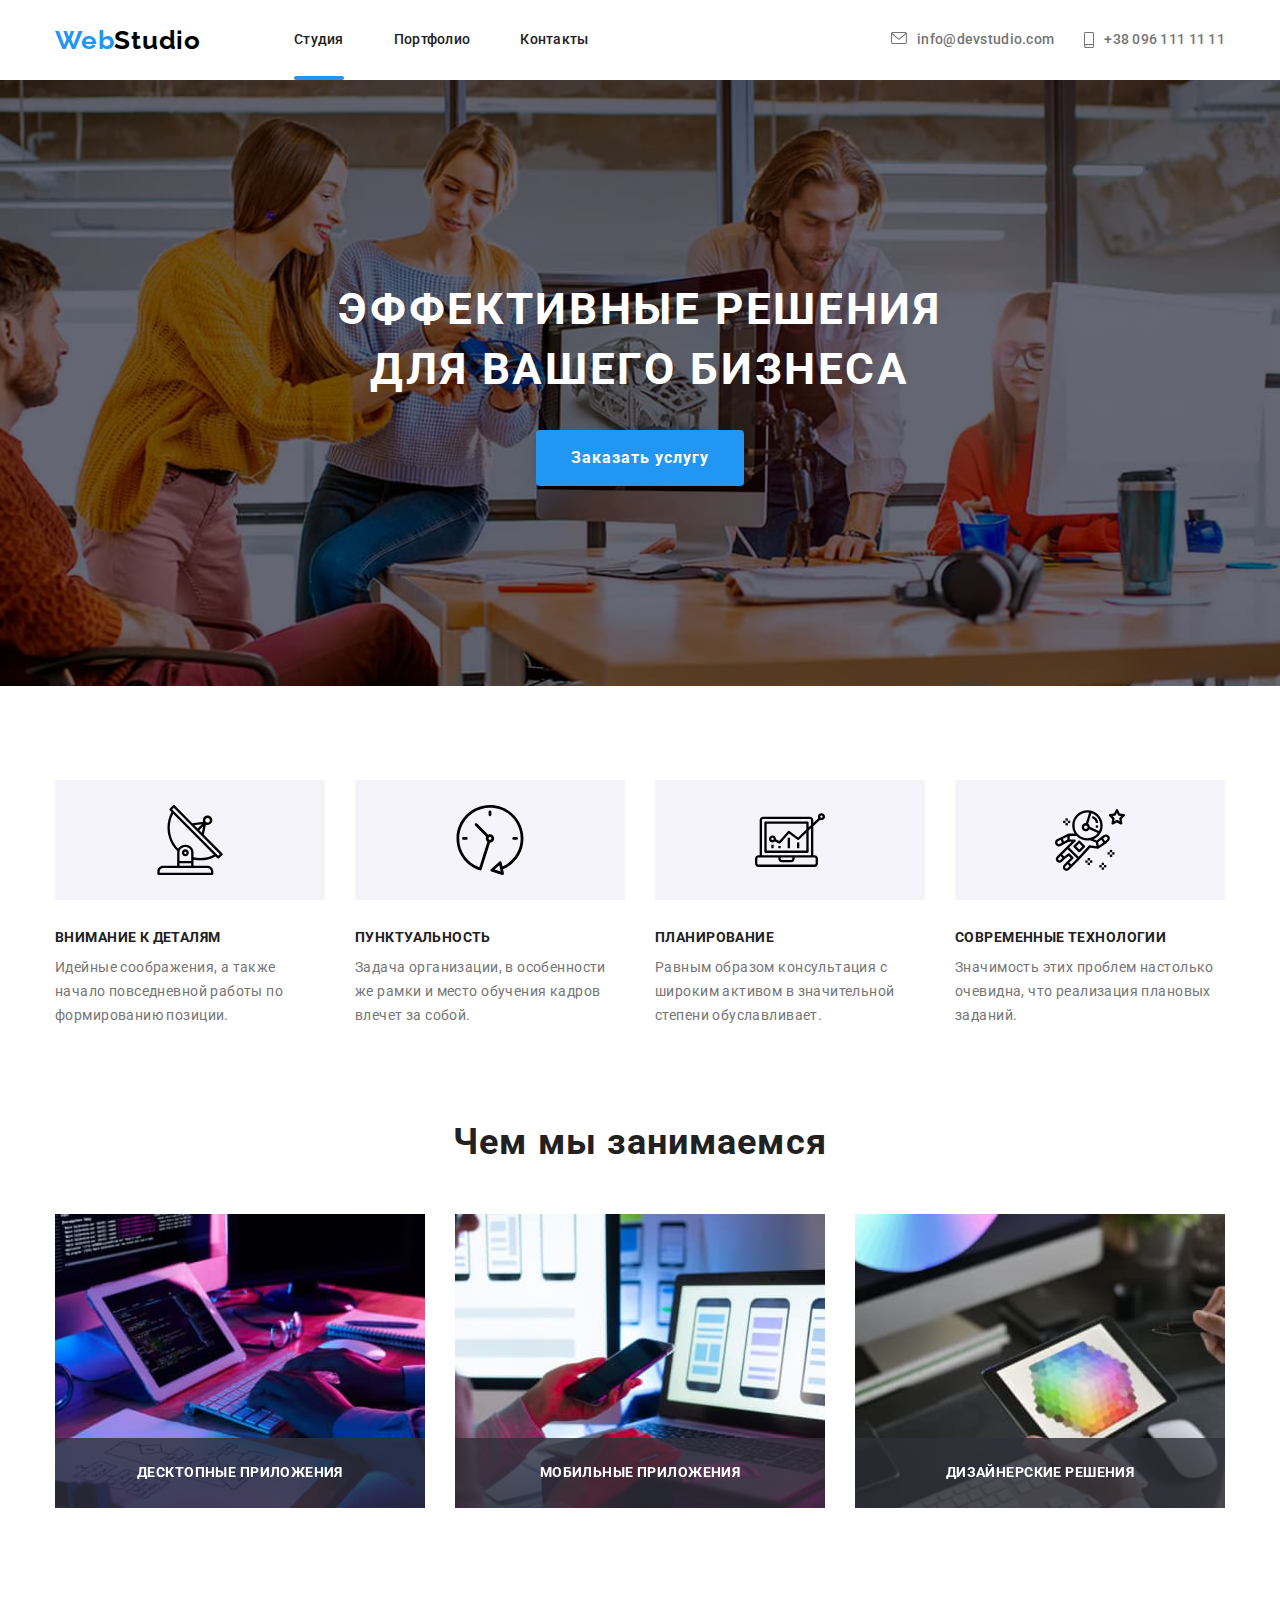
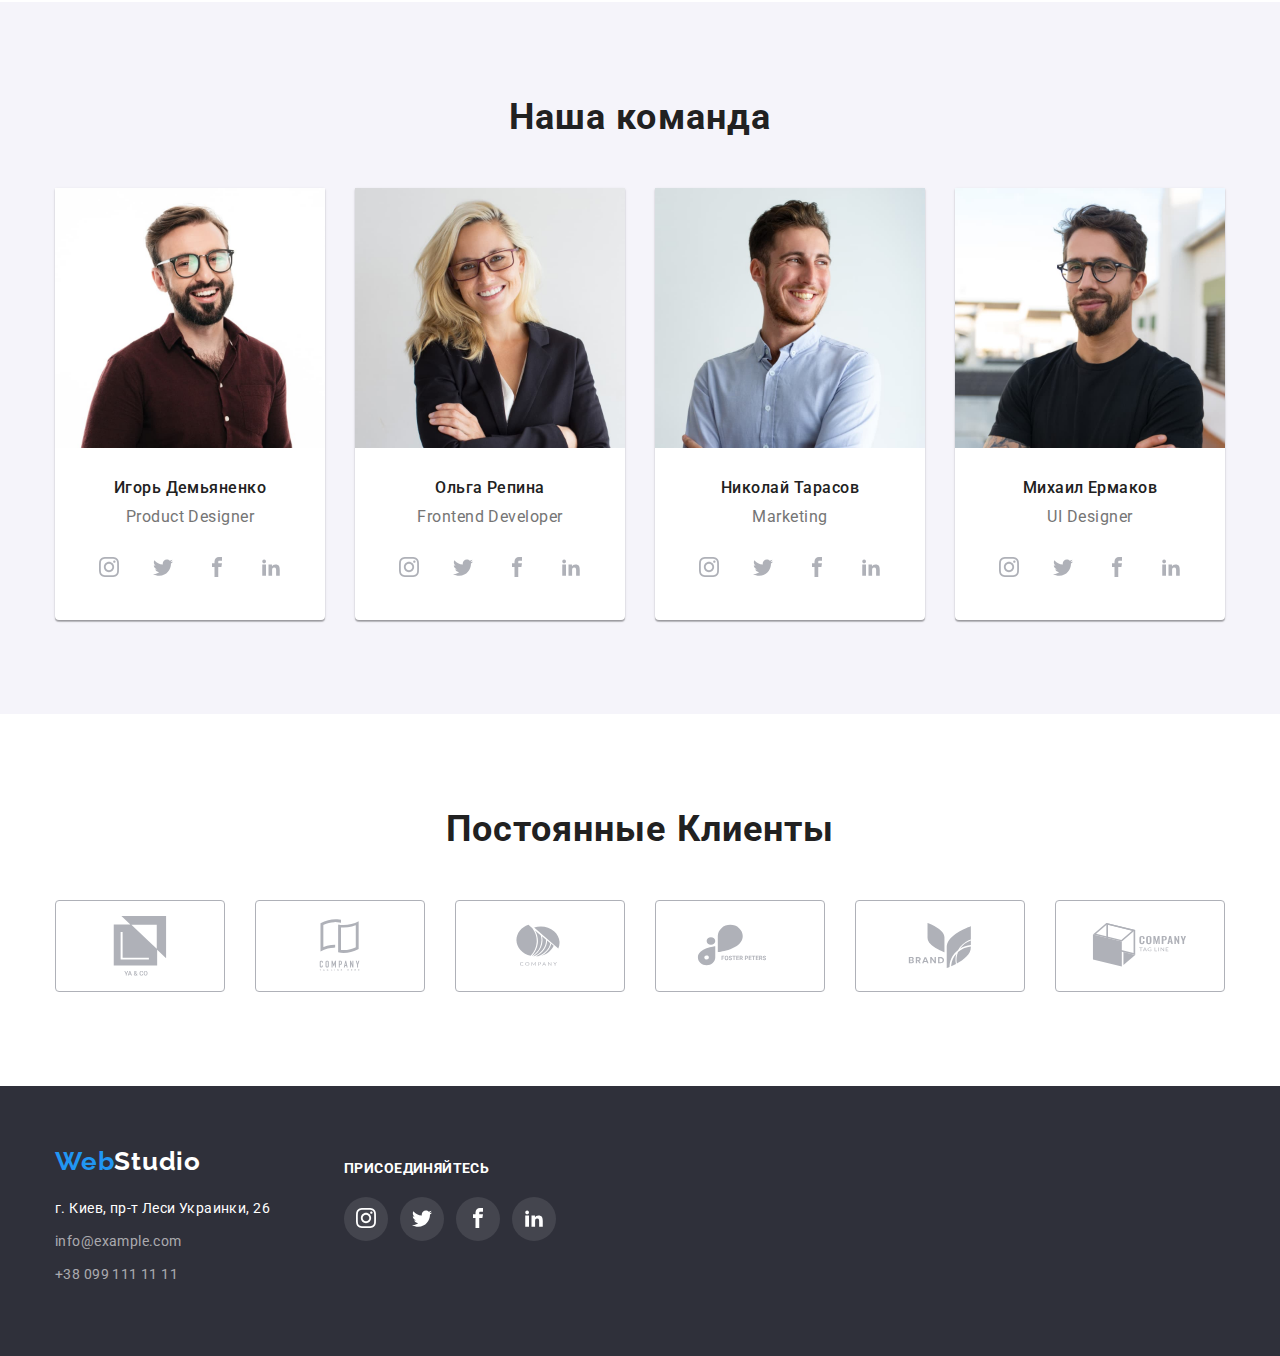
==== index.html @ 7aec96bd "дз" ====
<!DOCTYPE html>
<html lang="ru">
<head>
    <meta charset="UTF-8">
    <meta http-equiv="X-UA-Compatible" content="IE=edge">
    <meta name="viewport" content="width=device-width, initial-scale=1.0">
    <title>Студия</title>
<link rel="preconnect" href="https://fonts.googleapis.com">
<link rel="preconnect" href="https://fonts.gstatic.com" crossorigin>
<link href="https://fonts.googleapis.com/css2?family=Raleway:wght@700&family=Roboto:wght@400;500;700;900&display=swap"
    rel="stylesheet">
<link rel="stylesheet" href="https://cdnjs.cloudflare.com/ajax/libs/modern-normalize/1.1.0/modern-normalize.min.css">
    <link rel="stylesheet" href="css/styles.css">
</head>
<body>
    <header>
        <!--верхняя строка-->
        <div class="container main-nav">
            <a href=""class="logo link"><span class="logo-one">Web</span><span class="logo-two">Studio</span></a>
       <nav>
           <ul class="site-nav list">
            <li class="item">
                <a class="link-pr current" href ="index.html">Студия</a>
            </li>
            <li class="item">
                <a class="link-pr" href="portfolio.html">Портфолио</a>
            </li>
            <li class="item">
                <a class="link-pr" href=""> Контакты</a>
            </li>
        </ul>
       </nav>
            <div class="contact-line">
                <a class="contact item link " href="mailto:info@devstudio.com">
                    <svg class="icon-email" >
                        <use class="" href="./images/sprite.svg#icon-envelope" width="16" height="12"></use>
                    </svg>info@devstudio.com
                </a>
                <a class="contact link " href="tel:+380961111111">
                    <svg class="icon-tel">
                    <use class="" href="./images/sprite.svg#icon-smartphone" width="10" height="16"></use>
                    </svg> +38 096 111 11 11
                </a>
            </div>
    </header>
    <main>
        <section class="servis">
            <!--Шапка-->
            <h1 class="servis-text">Эффективные решения<br> для вашего бизнеса</h1>
            <button class="servis-button" data-modal-open type="button">Заказать услугу</button>
            <div class="backdrop is-hidden" data-modal>
                <div class="modal">
                    <p>
            
                    </p>
                    <div class="btn-sector"></div>
                    <button class="btn-modal" data-modal-close>
                        <svg class="btn-modal-icon">
                            <use href="./images/sprite.svg#icon-close" width="11" height="11">
                            </use>
                        </svg>
                    </button>
                    </div>
                </div>
            
            </div>
        </section>
        <section class="feature">
            <!--Особенности-->
            <div class="container">
                <ul class="peculiarities list">
                    <li class="icon-item">
                      <div class="icon-sector">
                        <svg class="icon link">
                            <use href="./images/sprite.svg#icon-antenna-1" width="70" height="70"></use>
                        </svg>
                       </div>

                        <h3 class="peculiarities-titl">Внимание к деталям</h3>
                        <p class="peculiarities-text">Идейные соображения, а также начало повседневной работы по формированию позиции.</p>
                    </li>
                    <li class="icon-item">
                        <div class="icon-sector">
                            <svg class="icon link">
                                <use href="./images/sprite.svg#icon-clock-1" width="70" height="70"></use>
                            </svg>
                        </div>
                        
                        <h3 class="peculiarities-titl">Пунктуальность</h3>
                        <p class="peculiarities-text">Задача организации, в особенности же рамки и место обучения кадров влечет за собой.</p>
                    </li>
                    <li class="icon-item">
                        <div class="icon-sector">
                            <svg class="icon link">
                                <use href="./images/sprite.svg#icon-diagram-1" width="70" height="70"></use>
                            </svg>
                        </div>
                        <h3 class="peculiarities-titl">Планирование</h3>
                        <p class="peculiarities-text">Равным образом консультация с широким активом в значительной степени обуславливает.</p>
                    </li>
                    <li class="icon-item">
                        <div class="icon-sector">
                            <svg class="icon link">
                                <use href="./images/sprite.svg#icon-astronaut-1" width="70" height="70"></use>
                            </svg>
                        </div>
                        <h3 class="peculiarities-titl">Современные технологии</h3>
                        <p class="peculiarities-text">Значимость этих проблем настолько очевидна, что реализация плановых заданий.</p>
                    </li>
                </ul>
            </div>
        </section>
        <section>
                <!--Чем мы занимаемся-->
                <h2 class="headlines container">Чем мы занимаемся</h2>
                <div  class="img-section">
                    <ul class="main-img container list">
                        <li class="item">
                            <div class="images-sector">
                                <img src="images/img1.jpg" alt="програмирование" width="370" height="294" />
                                <p class="images-sector-text">Десктопные приложения</p>
                            </div>
                        </li>
                        <li class="item">
                            <div class="images-sector">
                                <img src="images/img2.jpg" alt="мобильное адаптирование" width="370" height="294" />
                                <p class="images-sector-text">Мобильные приложения</p>
                            </div>
                        </li>
                        <li class="item">
                            <div class="images-sector">
                                <img src="images/img3.jpg" alt="web-дизайн" width="370" height="294" />
                                <p class="images-sector-text">Дизайнерские решения</p>
                            </div>
                        </li>
                    </ul>
                </div>
        </section>
        <section class="bacground-section">
            <!--Наша команда-->
                <div class="container">
                    <h2 class="headlines">Наша команда</h2>
                        <ul class="team-main-img list">
                            <li class="item">
                                <img src="images/card1.jpg"alt="Игорь Демьяненко"width="270" height="260">
                                <div class="team-groop">
                                    <h3 class="team-titl">Игорь Демьяненко</h3>
                                    <p class="team-text">Product Designer</p>
                                    <div class="social-list">
                                        <ul class="social-list list">
                                            <li class="social-list-item">
                                                <a class="social-list-link" href="">
                                                    <svg class="social-list-icon">
                                                        <use href="./images/sprite.svg#icon-instagram" width="20" height="20"></use>
                                                    </svg>
                                                </a>
                                            </li>
                                            <li class="social-list-item">
                                                <a class="social-list-link" href="">
                                                    <svg class="social-list-icon">
                                                        <use href="./images/sprite.svg#icon-twitter" width="20" height="20"></use>
                                                    </svg>
                                                </a>
                                            </li>
                                            <li class="social-list-item">
                                                <a class="social-list-link" href="">
                                                    <svg class="social-list-icon">
                                                        <use href="./images/sprite.svg#icon-facebook"width="20" height="20"></use>
                                                    </svg>
                                                </a>
                                            </li>
                                            <li class="social-list-item">
                                                <a class="social-list-link" href="">
                                                    <svg class="social-list-icon">
                                                        <use href="./images/sprite.svg#icon-linkedin" width="20" height="20"></use>
                                                    </svg>
                                                </a>
                                            </li>
                                        </ul>
                                    </div>
                                </div>
                            </li>
                            <li class="item">     
                                <img src="images/card2.jpg"alt="Ольга Репина" width="270" height="260">
                                <div class="team-groop">
                                    <h3 class="team-titl">Ольга Репина</h3>
                                    <p class="team-text">Frontend Developer</p>
                                    <div class="social-list">
                                        <ul class="social-list list">
                                            <li class="social-list-item">
                                                <a class="social-list-link" href="">
                                                    <svg class="social-list-icon">
                                                        <use href="./images/sprite.svg#icon-instagram" width="20" height="20"></use>
                                                    </svg>
                                                </a>
                                            </li>
                                            <li class="social-list-item">
                                                <a class="social-list-link" href="">
                                                    <svg class="social-list-icon">
                                                        <use href="./images/sprite.svg#icon-twitter" width="20" height="20"></use>
                                                    </svg>
                                                </a>
                                            </li>
                                            <li class="social-list-item">
                                                <a class="social-list-link" href="">
                                                    <svg class="social-list-icon">
                                                        <use href="./images/sprite.svg#icon-facebook" width="20" height="20"></use>
                                                    </svg>
                                                </a>
                                            </li>
                                            <li class="social-list-item">
                                                <a class="social-list-link" href="">
                                                    <svg class="social-list-icon">
                                                        <use href="./images/sprite.svg#icon-linkedin" width="20" height="20"></use>
                                                    </svg>
                                                </a>
                                            </li>
                                        </ul>
                                    </div>
                                </div>
                            </li>
                            <li class="item">            
                                <img src="images/card3.jpg" alt="Николай Тарасов" width="270" height="260">
                                <div class="team-groop">
                                    <h3 class="team-titl">Николай Тарасов</h3>
                                    <p class="team-text">Marketing</p>
                                    <div class="social-list">
                                        <ul class="social-list list">
                                            <li class="social-list-item">
                                                <a class="social-list-link" href="">
                                                    <svg class="social-list-icon">
                                                        <use href="./images/sprite.svg#icon-instagram" width="20" height="20"></use>
                                                    </svg>
                                                </a>
                                            </li>
                                            <li class="social-list-item">
                                                <a class="social-list-link" href="">
                                                    <svg class="social-list-icon">
                                                        <use href="./images/sprite.svg#icon-twitter" width="20" height="20"></use>
                                                    </svg>
                                                </a>
                                            </li>
                                            <li class="social-list-item">
                                                <a class="social-list-link" href="">
                                                    <svg class="social-list-icon">
                                                        <use href="./images/sprite.svg#icon-facebook" width="20" height="20"></use>
                                                    </svg>
                                                </a>
                                            </li>
                                            <li class="social-list-item">
                                                <a class="social-list-link" href="">
                                                    <svg class="social-list-icon">
                                                        <use href="./images/sprite.svg#icon-linkedin" width="20" height="20"></use>
                                                    </svg>
                                                </a>
                                            </li>
                                        </ul>
                                    </div>
                                </div>
                            </li>
                            <li class="item">
                                <img src="images/card4.jpg"alt="Михаил Ермаков"width="270" height="260">
                                <div class="team-groop">
                                    <h3 class="team-titl">Михаил Ермаков</h3>
                                    <p class="team-text">UI Designer</p>
                                    <div class="social-list">
                                        <ul class="social-list list">
                                            <li class="social-list-item">
                                                <a class="social-list-link" href="">
                                                    <svg class="social-list-icon">
                                                        <use href="./images/sprite.svg#icon-instagram" width="20" height="20"></use>
                                                    </svg>
                                                </a>
                                            </li>
                                            <li class="social-list-item">
                                                <a class="social-list-link" href="">
                                                    <svg class="social-list-icon">
                                                        <use href="./images/sprite.svg#icon-twitter" width="20" height="20"></use>
                                                    </svg>
                                                </a>
                                            </li>
                                            <li class="social-list-item">
                                                <a class="social-list-link" href="">
                                                    <svg class="social-list-icon">
                                                        <use href="./images/sprite.svg#icon-facebook" width="20" height="20"></use>
                                                    </svg>
                                                </a>
                                            </li>
                                            <li class="social-list-item">
                                                <a class="social-list-link" href="">
                                                    <svg class="social-list-icon">
                                                        <use href="./images/sprite.svg#icon-linkedin" width="20" height="20"></use>
                                                    </svg>
                                                </a>
                                            </li>
                                        </ul>
                                    </div>
                                </div>
                            </li>
                            </ul>
                </div>
        </section>
        <section>
            <!-- Clients -->
        <div class="container">
            <h2 class="headlines ">Постоянные Клиенты</h2>
                <ul class="company list">
                    
                    <li class="company-item">
                        <div class="company-sector">
                        <a class="company-list-link" href="">
                            <svg class="company-icon">
                                <use href="./images/sprite.svg#icon-company-1" width="106" height="60">
                    
                                </use>
                            </svg>
                        </a>
                        </div>
                    </li>
                    
                    <li class="company-item">
                        <a class="company-list-link" href="">
                            <svg class="company-icon">
                                <use href="./images/sprite.svg#icon-company-2" width="106" height="60">
                    
                                </use>
                            </svg>
                        </a>
                    </li>
                    <li class="company-item">
                        <a class="company-list-link" href="">
                            <svg class="company-icon">
                                <use  href="./images/sprite.svg#icon-company-3" width="106" height="60">
                    
                                </use>
                            </svg>
                        </a>
                    </li>
                    <li class="company-item">
                        <a class="company-list-link" href="">
                            <svg class="company-icon">
                                <use  href="./images/sprite.svg#icon-company-4" width="106" height="60">
                    
                                </use>
                            </svg>
                        </a>
                    </li>
                    <li class="company-item">
                        <a class="company-list-link" href="">
                            <svg class="company-icon">
                                <use href="./images/sprite.svg#icon-company-5" width="106" height="60">
                    
                                </use>
                            </svg>
                        </a>
                    </li>
                    <li class="company-item">
                        <a class="company-list-link" href="">
                            <svg class="company-icon">
                                <use href="./images/sprite.svg#icon-company-6" width="106" height="60">

                                </use>
                            </svg>
                        </a>
                    </li>
                </ul>
            </div>
        </section>
    </main>
    <footer >
        <div class="footer container">
            <div class="footer-item">
                    <!--Подвал-->
                <a href="" class="logo link"><span class="logo-one">Web</span><span class="logo-two-footer">Studio</span></a>
                <address>
                    <p class="addres">г. Киев, пр-т Леси Украинки, 26</p>
                    <a class="address-contact link" href="mailto:info@example.com">info@example.com</a>
                    <a class="address-contact link" href="tel:+380991111111">+38 099 111 11 11</a>
                 </address>
            </div>
    
            <div class="footer-item ">
                <h2 class="footer-title">Присоединяйтесь</h3>
                <ul class="footer-social list">
                    <li class="footer-social-list-item">
                        <a class="footer-social-list-link" href="">
                            <svg class="footer-social-list-icon">
                                <use href="./images/sprite.svg#icon-instagram" width="20" height="20">

                                </use>
                            </svg>
                        </a>
                    </li>
                    <li class="footer-social-list-item">
                        <a class="footer-social-list-link"href="">
                            <svg class="footer-social-list-icon">
                                <use href="./images/sprite.svg#icon-twitter" width="20" height="20">
                    
                                </use>
                            </svg>
                        </a>
                    </li>
                    <li class="footer-social-list-item">
                        <a class="footer-social-list-link" href="">
                            <svg class="footer-social-list-icon">
                                <use href="./images/sprite.svg#icon-facebook" width="20" height="20">
                    
                                </use>
                            </svg>
                        </a>
                    </li>
                    <li class="footer-social-list-item">
                        <a class="footer-social-list-link" href="">
                            <svg class="footer-social-list-icon">
                                <use class="" href="./images/sprite.svg#icon-linkedin" width="20" height="20">
                    
                                </use>
                            </svg>
                        </a>
                    </li>
                </ul>
            </div>
    </div>
    </footer>
    <script src="./js/modal.js"></script>
</body>
</html>
---- css/styles.css ----
:root {
  --primary-font-family: "Roboto", sans-serif;
  --secondary-font-family: "Raleway", sans-serif;
  --color-text: #000000;
  --background-color: #ffffff;
  --second-background: #2f303a;
  --focus-color: #2196f3;
  --secondary-color: #757575;
  --color-title: #212121;
}
h1,
h2,
h3,
h4,
h5,
h6,
p {
  margin-top: 0;
  margin-bottom: 0;
}
ul,
ol {
  margin-top: 0;
  margin-bottom: 0;
  padding-left: 0;
}
img {
  display: block;
}
.container {
  width: 1200px;
  padding-left: 15px;
  padding-right: 15px;
  margin-left: auto;
  margin-right: auto;
}
section {
  padding-top: 94px;
  padding-bottom: 94px;
}
.list {
  color: var(--color-text);
  list-style-type: none;
}
.link {
  text-decoration: none;
}
body {
  background-color: var(--background-color);
  color: var(--color-text);
  font-family: var(--primary-font-family);
}
.main-nav {
  display: flex;
  align-items: center;
}
/* .link-pr::after {
  content: "";
  display: block;
  width: 100%;
  height: 3px;
  border-radius: 2px;
  background-color: blueviolet; */

.logo {
  font-family: var(--secondary-font-family);
  font-style: normal;
  font-weight: bold;
  font-size: 26px;
  line-height: 1.19;
  /* identical to box height */
  letter-spacing: 0.03em;
}
.logo-one {
  color: #2196f3;
}
.logo-two {
  color: var(--color-text);
}
.logo-two-footer {
  color: #ffffff;
}
/*site nab */
.site-nav .current::after {
  content: "";
  position: absolute;
  bottom: 0;
  left: 0;

  display: block;
  width: 100%;
  height: 4px;
  border-radius: 2px;
  background-color: #2196f3;
}
.site-nav {
  display: flex;

  margin-left: 93px;
}
.site-nav .item:not(:last-child) {
  margin-right: 50px;
}
.site-nav a {
  color: #212121;
  font-family: var(--primary-font-family);
  font-style: normal;
  font-weight: 500;
  font-size: 14px;
  line-height: 1.14;
  letter-spacing: 0.02em;
  position: relative;
  text-decoration: none;

  transition: color 250ms cubic-bezier(0.4, 0, 0.2, 1);
}
.site-nav a:hover,
.site-nav a:focus {
  color: var(--focus-color);
}
.link-pr {
  display: block;
  padding-top: 32px;
  padding-bottom: 32px;
}
.border {
  border: 1px solid #ececec;
}
.contact {
  display: flex;
  font-family: var(--primary-font-family);
  font-style: normal;
  font-weight: 500;
  font-size: 14px;
  line-height: 1.14;
  letter-spacing: 0.02em;

  color: var(--secondary-color);

  transition: color 250ms cubic-bezier(0.4, 0, 0.2, 1);
}
.contact.item:not(:last-child) {
  margin-right: 30px;
}
.contact:hover,
.contact:focus {
  color: var(--focus-color);
}
.contact:hover .icon-email,
.contact:focus .icon-email {
  fill: var(--focus-color);
}
.contact:hover .icon-tel,
.contact:focus .icon-tel {
  fill: var(--focus-color);
}
.contact-line {
  display: flex;
  margin-left: auto;
}
.icon-email {
  display: block;
  width: 16px;
  height: 12px;
  margin-right: 10px;
  fill: var(--secondary-color);
}
.icon-tel {
  display: block;
  width: 10px;
  height: 16px;
  margin-right: 10px;
  fill: var(--secondary-color);
}
/*service*/
.servis {
  background-color: var(--second-background);
  text-align: center;

  padding-bottom: 200px;
  padding-top: 200px;

  background-image: linear-gradient(
      to top,
      rgba(0, 0, 0, 0.25),
      rgba(0, 0, 0, 0.25)
    ),
    url(../images/bcg.jpg);

  background-repeat: no-repeat;
  background-position: center;
  background-size: cover;
}
.servis-text {
  font-family: var(--primary-font-family);
  font-style: normal;
  font-weight: 900px;
  font-size: 44px;
  line-height: 1.36;
  letter-spacing: 0.06em;
  text-transform: uppercase;

  color: #ffffff;
  display: flex;
  flex-flow: column;
}
.servis-button {
  font-family: var(--primary-font-family);
  font-style: normal;
  font-weight: bold;
  font-size: 16px;
  line-height: 1.88;
  display: inline-block;
  letter-spacing: 0.06em;
  cursor: pointer;

  color: #ffffff;
  background: #2196f3;
  box-shadow: 0px 4px 4px rgba(0, 0, 0, 0.15);
  border-radius: 4px;
  border: solid transparent;

  margin-top: 30px;
  padding: 10px 32px;
  min-width: 200px;
  transition: color 250ms cubic-bezier(0.4, 0, 0.2, 1);
}
.servis-button:hover,
.servis-button:focus {
  background: #188ce8;
  color: #ffffff;
  box-shadow: 0px 4px 4px rgba(0, 0, 0, 0.15);
  border-radius: 4px;
}
/* Modal */
.backdrop {
  position: fixed;
  top: 0;
  left: 0;
  width: 100%;
  height: 100%;
  background-color: rgba(0, 0, 0, 0.2);

  opacity: 1;

  transition: opacity 250ms cubic-bezier(0.4, 0, 0.2, 1);
}
.backdrop.is-hidden {
  opacity: 0;
  pointer-events: none;
  transition: opacity 250ms cubic-bezier(0.4, 0, 0.2, 1);
}
.backdrop.is-hidden.modal {
  transform: scale(0.1);
  transition: transform 250ms cubic-bezier(0.4, 0, 0.2, 1);
}
.modal {
  position: absolute;
  top: 50%;
  left: 50%;

  transform: scale(1) translate(-50%, -50%);
  width: 528px;
  height: 581px;

  background: #ffffff;
  box-shadow: 0px 1px 3px rgba(0, 0, 0, 0.12), 0px 1px 1px rgba(0, 0, 0, 0.14),
    0px 2px 1px rgba(0, 0, 0, 0.2);
  border-radius: 4px;

  transition: transform 250ms cubic-bezier(0.4, 0, 0.2, 1);
}
.btn-modal {
  position: absolute;
  top: 0;
  right: 0;

  width: 20px;
  height: 20px;
  border-radius: 50%;
  background: #ffffff;
  border: 1px solid rgba(0, 0, 0, 0.1);
  padding-right: 15px;
  padding-top: 2px;
  margin-right: 8px;
  margin-top: 8px;
}
.btm-modal-icon {
  width: 100%;
  height: 100%;
}
/*peculiarities*/
.feature {
  padding-bottom: 0px;
}
.peculiarities {
  display: flex;
}
.icon-item {
  min-width: 270px;
  min-height: 101px;
  margin-right: 30px;
  flex-basis: calc((100% - 120px) / 4);
}
.icon-sector {
  background-color: #f5f4fa;
  margin-bottom: 30px;

  min-width: 270px;
  min-height: 120px;
  display: flex;

  align-items: center;
  justify-content: center;
}
.icon {
  width: 70px;
  height: 70px;
}

.peculiarities .item:nth-child(4n) {
  margin-right: 0px;
}
.peculiarities-titl {
  font-family: var(--primary-font-family);
  font-style: normal;
  font-weight: bold;
  font-size: 14px;
  line-height: 1.14;
  letter-spacing: 0.03em;
  text-transform: uppercase;

  color: var(--color-title);

  margin-bottom: 10px;
}
.peculiarities-text {
  font-family: var(--primary-font-family);
  font-style: normal;
  font-weight: normal;
  font-size: 14px;
  line-height: 1.71;
  letter-spacing: 0.03em;

  color: var(--secondary-color);
}
.bacground-section {
  background: #f5f4fa;
}
.headlines {
  font-family: var(--primary-font-family);
  font-style: normal;
  font-weight: bold;
  font-size: 36px;
  line-height: 1.17;
  text-align: center;
  letter-spacing: 0.03em;

  color: var(--color-title);

  margin-bottom: 50px;
}
.images-sector {
  position: relative;
}

.images-sector-text {
  position: absolute;
  bottom: 0;
  left: 0;
  width: 100%;
  height: 70px;

  background: rgba(47, 48, 58, 0.8);

  font-family: var(--primary-font-family);
  font-style: normal;
  font-weight: bold;
  font-size: 14px;
  line-height: 1.14;
  letter-spacing: 0.03em;
  text-transform: uppercase;
  color: #ffffff;
  text-align: center;

  padding-top: 27px;
}
/* Comand */
.main-img {
  display: flex;
}
.main-img .item {
  margin-right: 30px;
  width: 370px;
}
.main-img .item:nth-child(3n) {
  margin-right: 0px;
}
.img-section {
  justify-content: center;
}
/*team*/
.team-groop {
  padding-top: 30px;
  padding-bottom: 30px;
}
.team-main-img {
  display: flex;
}
.team-main-img .item {
  margin-right: 30px;

  background: #ffffff;

  box-shadow: 0px 1px 3px rgba(0, 0, 0, 0.12), 0px 1px 1px rgba(0, 0, 0, 0.14),
    0px 2px 1px rgba(0, 0, 0, 0.2);
  border-radius: 0px 0px 4px 4px;
}
.team-main-img .item:nth-child(4n) {
  margin-right: 0px;
}
.team-titl {
  font-family: var(--primary-font-family);
  font-style: normal;
  font-weight: 500;
  font-size: 16px;
  line-height: 1.19;
  text-align: center;
  letter-spacing: 0.03em;

  color: var(--color-title);
}
.team-text {
  font-family: var(--primary-font-family);
  font-style: normal;
  font-weight: normal;
  font-size: 16px;
  line-height: 1.19;
  text-align: center;
  letter-spacing: 0.03em;

  color: var(--secondary-color);

  margin-top: 10px;
}

.social-list {
  display: flex;
  padding-top: 10px;
  justify-content: space-around;
  align-items: center;
}
.social-list-item {
  justify-content: space-around;
  margin-left: 10px;
}
.social-list-item:first-child {
  margin-left: 0px;
}
.social-list-link {
  display: flex;

  justify-content: space-around;
  width: 44px;
  height: 44px;
  background-color: var(--background-color);
  border-radius: 50%;
  transition: background-color 250ms cubic-bezier(0.4, 0, 0.2, 1);
}
.social-list-icon {
  width: 20px;
  height: 20px;
  margin-top: 11px;
  justify-content: space-around;
  align-items: center;
  fill: #afb1b8;
  transition: fill 250ms cubic-bezier(0.4, 0, 0.2, 1);
}

.social-list-link:hover,
.social-list-link:focus {
  background-color: var(--focus-color);
}

.social-list-link:hover .social-list-icon,
.social-list-link:focus .social-list-icon {
  fill: var(--background-color);
}
/*button*/
.button-navigation {
  justify-content: center;
}
.button {
  display: flex;

  margin-bottom: 50px;
  justify-content: center;
}
.button .item {
  margin-right: 8px;
}
.portfolio-button {
  color: var(--color-title);
  background-color: #f5f4fa;
  font-family: inherit;
  font-weight: 500;
  font-size: 16px;
  line-height: 1.62;

  text-align: center;
  letter-spacing: 0.03em;
  cursor: pointer;
  border: solid transparent;

  padding: 6px 22px;
  border-radius: 4px;

  transition: box-shadow 250ms cubic-bezier(0.4, 0, 0.2, 1),
    color 250ms cubic-bezier(0.4, 0, 0.2, 1);
}
.portfolio-button:hover,
.portfolio-button:focus {
  color: #ffffff;
  background-color: #2196f3;
  box-sizing: border-box;
  box-shadow: 0px 1px 1px rgba(0, 0, 0, 0.12), 0px 4px 4px rgba(0, 0, 0, 0.06),
    1px 4px 6px rgba(0, 0, 0, 0.16);
}
.button-nav:focus,
.button-nav:hover {
  background-color: var(--focus-color);
  color: #ffffff;
  box-shadow: 0px 3px 1px rgba(0, 0, 0, 0.1), 0px 1px 2px rgba(0, 0, 0, 0.08),
    0px 2px 2px rgba(0, 0, 0, 0.12);
  border-radius: 4px;
}
/*projects*/
.project {
  display: flex;
  flex-wrap: wrap;
}
.project-element {
  width: 370px;
  margin-right: 30px;
  margin-bottom: 30px;

  background: #ffffff;
  border: 1px solid #eeeeee;
  box-sizing: border-box;
  transition: box-sizing 250ms cubic-bezier(0.4, 0, 0.2, 1);
}
.project-element:focus,
.project-element:hover {
  box-sizing: border-box;
  box-shadow: 0px 1px 1px rgba(0, 0, 0, 0.12), 0px 4px 4px rgba(0, 0, 0, 0.06),
    1px 4px 6px rgba(0, 0, 0, 0.16);
}
.project-element:nth-child(3n) {
  margin-right: 0px;
}
.project-element:nth-last-child(-n + 3) {
  margin-bottom: 0px;
}
/* Overlay */

.overlay {
  position: relative;
  overflow: hidden;
}
.overlay::before {
  position: absolute;
  content: "";
  display: inline-block;
  width: 100%;
  height: 100%;
  background-color: rgba(33, 150, 243, 0.9);

  transform: translateY(+300px);

  transition: transform 250ms cubic-bezier(0.4, 0, 0.2, 1);
}
.overlay-content {
  position: absolute;
  top: 0;
  left: 0;

  width: 100%;
  height: 100%;

  font-family: var(--primary-font-family);
  font-style: normal;
  font-weight: normal;
  font-size: 16px;
  line-height: 1.88;
  letter-spacing: 0.03em;

  color: #ffffff;

  padding-top: 63px;
  padding-left: 24px;

  transform: translateY(+300px);

  transition: transform 250ms cubic-bezier(0.4, 0, 0.2, 1);
}
.overlay:focus .overlay-content,
.overlay:hover .overlay-content {
  transform: translateY(0);
}
.overlay:focus::before,
.overlay:hover::before {
  transform: translateY(0);
}
.project-groop {
  padding-top: 20px;
  padding-bottom: 20px;
  padding-left: 24px;
  padding-right: 24px;
}
.project-titl {
  font-family: var(--primary-font-family);
  font-style: normal;
  font-weight: bold;
  font-size: 18px;
  line-height: 2;
  letter-spacing: 0.06em;

  color: var(--color-title);

  padding-bottom: 4px;
}
.project-text {
  font-family: var(--primary-font-family);
  font-style: normal;
  font-weight: normal;
  font-size: 16px;
  line-height: 1.88;
  letter-spacing: 0.03em;

  color: var(--secondary-color);
}
/* Company */
.company {
  display: flex;
  width: 170px;
  height: 92px;
}
.company-sector {
  width: 170px;
  height: 92px;
  margin-right: 30px;
}
.company-item {
  min-width: 170px;
  min-height: 92px;
  margin-right: 30px;
  flex-basis: calc((100% - 92px) / 6);
}
.company-item:last-child {
  margin-right: 0px;
}
.company-list-link {
  display: flex;
  justify-content: center;
  align-items: center;
  fill: #afb1b8;
  border: 1px solid #afb1b8;
  border-radius: 4px;
  min-width: 170px;
  min-height: 92px;
  transition: fill 250ms cubic-bezier(0.4, 0, 0.2, 1),
    border 250ms cubic-bezier(0.4, 0, 0.2, 1);
}
.company-icon {
  fill: #afb1b8;
  width: 106px;
  height: 60px;
  transition: fill 250ms cubic-bezier(0.4, 0, 0.2, 1);
}
.company-list-link:focus,
.company-list-link:hover {
  border: 1px solid var(--focus-color);
  border-radius: 4px;
}
.company-list-link:focus .company-icon,
.company-list-link:hover .company-icon {
  fill: var(--focus-color);
}
/*footer*/
footer {
  display: flex;
  background-color: var(--second-background);
  padding-top: 60px;
  padding-bottom: 60px;
  white-space: nowrap;
}
.footer-item {
  white-space: normal;
  display: inline-block;
  vertical-align: top;
}
.footer-item:last-child {
  margin-left: 70px;
  margin-top: 15px;
}
.addres {
  font-family: var(--primary-font-family);
  font-style: normal;
  font-weight: normal;
  font-size: 14px;
  line-height: 1.71;
  letter-spacing: 0.03em;
  color: #ffffff;

  margin-top: 20px;
  margin-bottom: 9px;
}
.address-contact {
  font-family: var(--primary-font-family);
  font-style: normal;
  font-weight: normal;
  font-size: 14px;
  line-height: 1.71;
  letter-spacing: 0.03em;
  color: rgba(255, 255, 255, 0.6);

  display: flex;

  transition: color 250ms cubic-bezier(0.4, 0, 0.2, 1);
  margin-bottom: 9px;
}
.address-contact:focus,
.address-contact:hover {
  color: var(--focus-color);
}
.footer-title {
  font-family: var(--primary-font-family);
  font-style: normal;
  font-weight: bold;
  font-size: 14px;
  line-height: 1.14;
  letter-spacing: 0.03em;
  text-transform: uppercase;

  color: #ffffff;

  margin-bottom: 20px;
}
.footer-social {
  display: inline-flex;
}
.footer-social-list {
  display: flex;
  padding-top: 10px;
  justify-content: space-around;
  align-items: center;
}
.footer-social-list-item {
  justify-content: space-around;
  margin-left: 12px;
}
.footer-social-list-item:first-child {
  margin-left: 0px;
}
.footer-social-list-link {
  display: flex;

  justify-content: space-around;
  width: 44px;
  height: 44px;
  background-color: rgb(255, 255, 255, 10%);
  border-radius: 50%;
  transition: background-color 250ms cubic-bezier(0.4, 0, 0.2, 1);
}
.footer-social-list-icon {
  width: 20px;
  height: 20px;
  margin-top: 11px;
  justify-content: space-around;
  align-items: center;
  fill: var(--background-color);
}

.footer-social-list-link:hover,
.footer-social-list-link:focus {
  background-color: var(--focus-color);
}

.footer-social-list-link:hover .footer-social-list-icon,
.footer-social-list-link:focus .footer-social-list-icon {
  fill: var(--background-color);
}
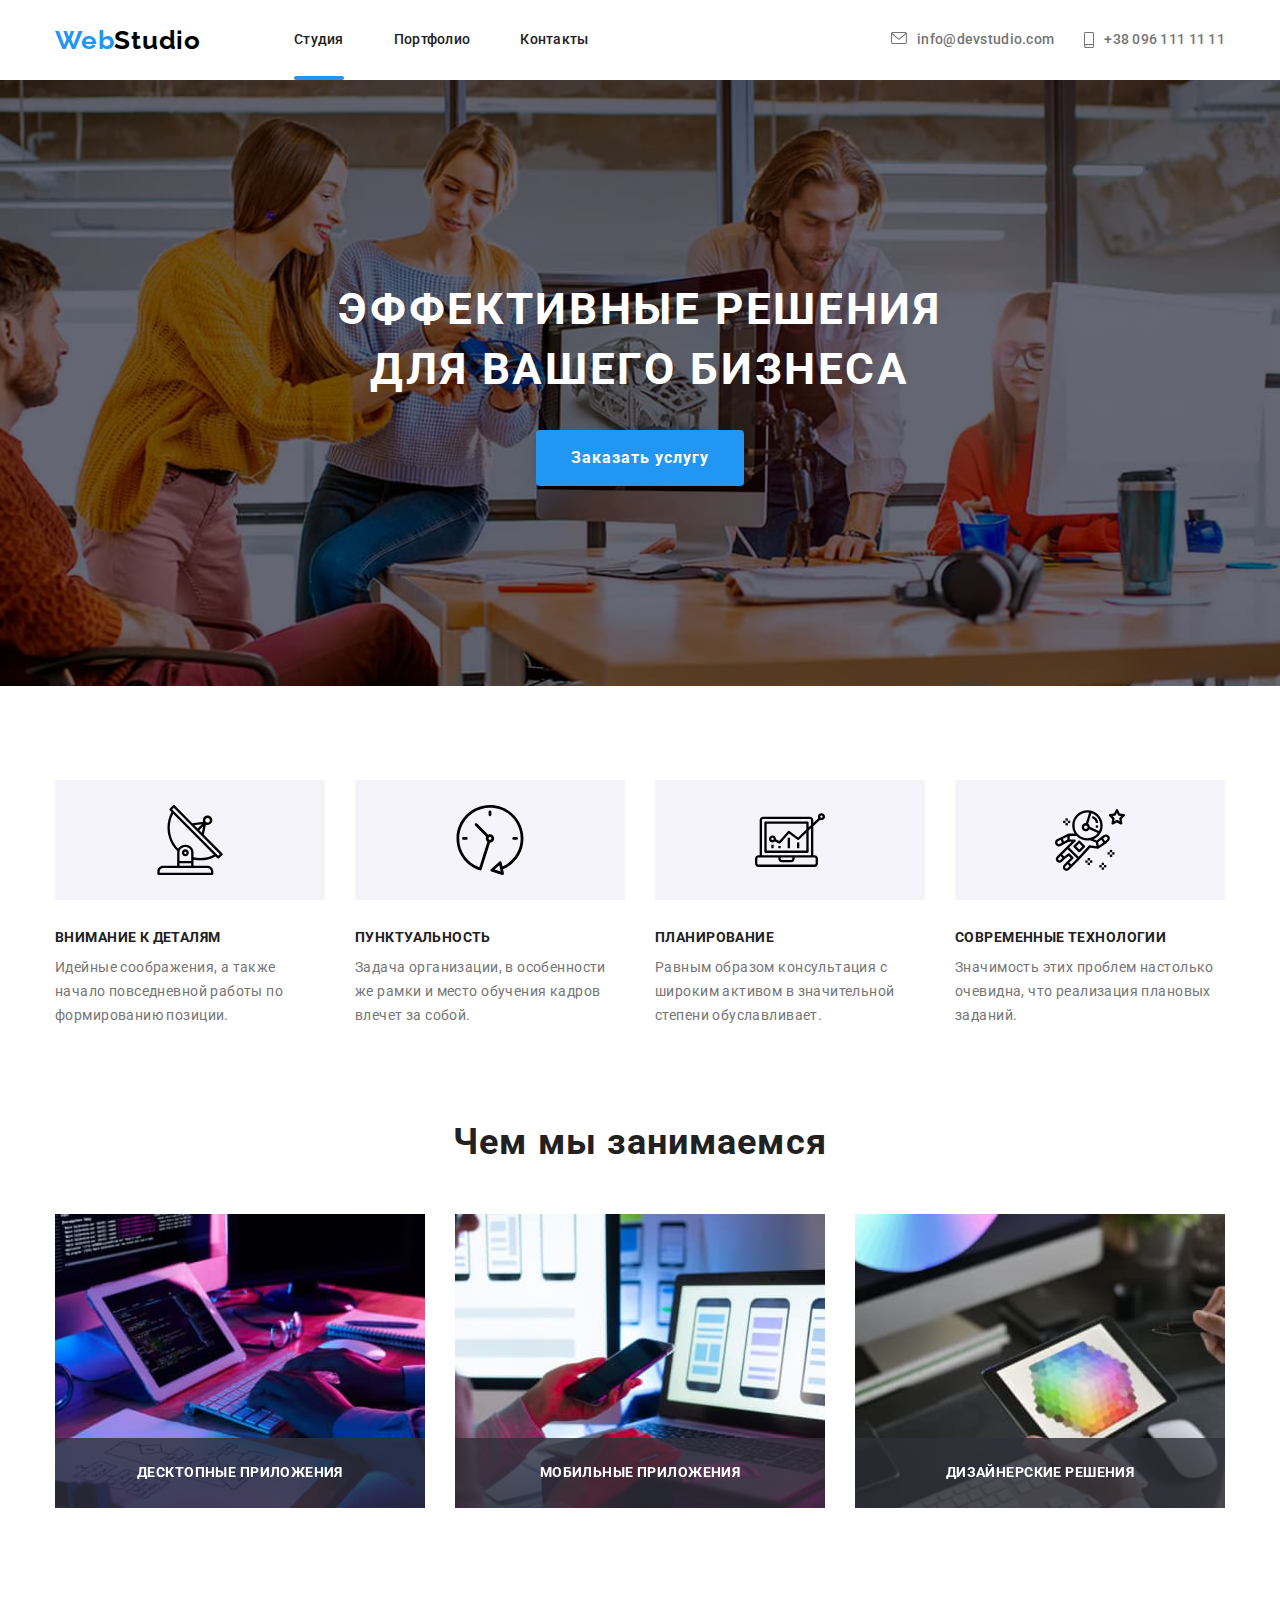
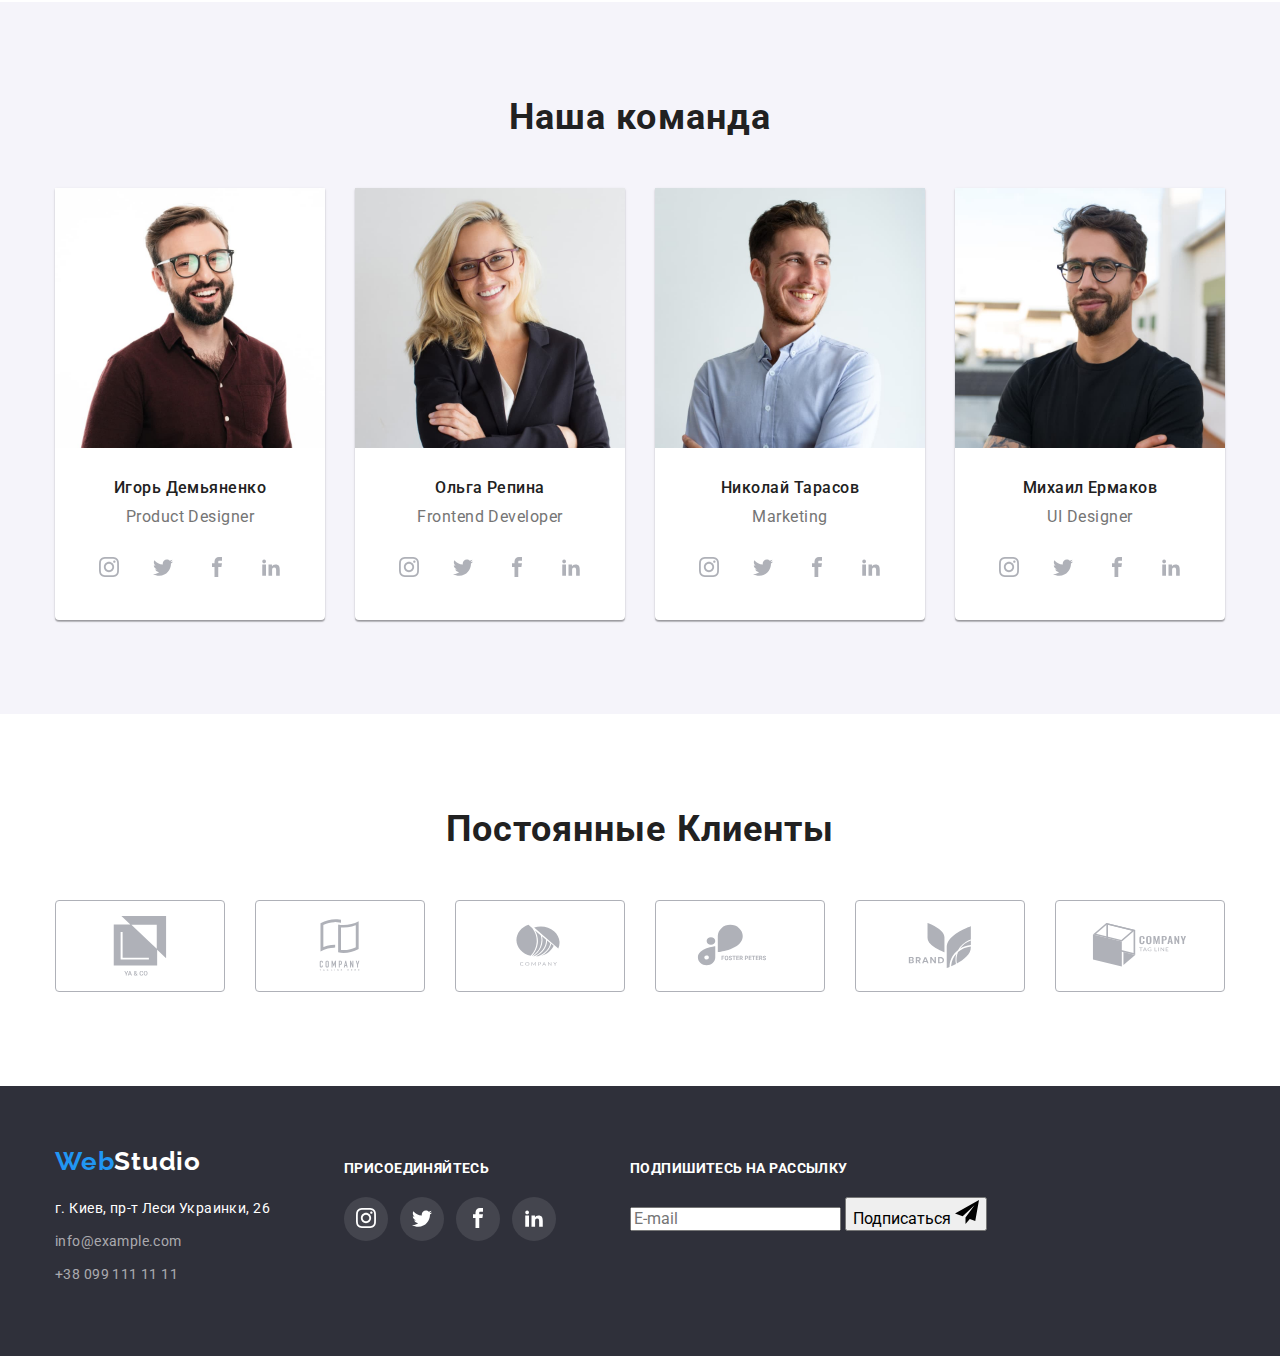
==== commit 8297de80: "dz" ====
--- a/index.html
+++ b/index.html
@@ -51,7 +51,43 @@
             <div class="backdrop is-hidden" data-modal>
                 <div class="modal">
                     <p>
-            
+                    <form class="form">
+                        <h2>Оставьте свои данные, мы вам перезвоним</h2>
+                            <div class="form-field">
+                                <label class="form-lable" for="user-name">Имя</label>
+                                <input class="form-input" type="text" name="name" id="user-name" />
+                                <svg class="form-icon">
+                                    <use href="./images/sprite.svg#icon-name" width="18" height="18">
+                                    </use>
+                                </svg>
+
+                            </div>
+                    
+                            <div class="form-field">
+                                <label class="form-lable" for="user-tel">Телефон</label>
+                                <input class="form-input" type="tel" name="phone-number" id="user-tel" />
+                                <svg class="form-icon">
+                                    <use href="./images/sprite.svg#icon-telephone" width="18" height="18">
+                                    </use>
+                                </svg>
+                            </div>
+
+                            <div class="form-field">
+                                <label class="form-lable" for="user-mail">Почта</label>
+                                <input class="form-input" type="mail" name="mail" id="user-mail" />
+                                <svg class="form-icon">
+                                    <use href="./images/sprite.svg#icon-email" width="18" height="18">
+                                    </use>
+                                </svg>
+                            </div>
+                            <div class="form-field">
+                                <label for="coments">Коментарий</label>
+                                <textarea name="coments" rows="5" placeholder="Введите текст"></textarea>
+                            </div>
+                        
+                        <button type="submit">Отправить</button>
+                    
+                    </form>
                     </p>
                     <div class="btn-sector"></div>
                     <button class="btn-modal" data-modal-close>
@@ -420,6 +456,22 @@
                     </li>
                 </ul>
             </div>
+            <div class="footer-item ">
+                <h2 class="footer-title">Подпишитесь на рассылку</h3>
+                    <form>
+            
+                        <input type="mail" name="mail" placeholder="E-mail" />
+                        <button type="submit">Подписаться
+                        <svg class="foter-icon">
+                            <use href="./images/sprite.svg#icon-telegram" width="24" height="24">
+                            </use>
+                        </svg>
+                    </button>
+            
+                    </form>
+            </div>
+
+
     </div>
     </footer>
     <script src="./js/modal.js"></script>
--- a/css/styles.css
+++ b/css/styles.css
@@ -289,6 +289,30 @@
   width: 100%;
   height: 100%;
 }
+/* form */
+.form {
+  padding: 40px;
+  margin-left: auto;
+  margin-right: auto;
+}
+.form-field {
+  margin-bottom: 10px;
+  display: flex;
+  flex-direction: column;
+  text-align: left;
+  position: relative;
+}
+.form-lable {
+}
+.form-input {
+}
+.form-icon {
+  width: 18px;
+  height: 18px;
+  position: absolute;
+  top: 50%;
+  left: 12px;
+}
 /*peculiarities*/
 .feature {
   padding-bottom: 0px;
@@ -699,7 +723,7 @@
   display: inline-block;
   vertical-align: top;
 }
-.footer-item:last-child {
+.footer-item:not(:first-child) {
   margin-left: 70px;
   margin-top: 15px;
 }
@@ -790,3 +814,7 @@
 .footer-social-list-link:focus .footer-social-list-icon {
   fill: var(--background-color);
 }
+.foter-icon {
+  width: 24px;
+  height: 24px;
+}
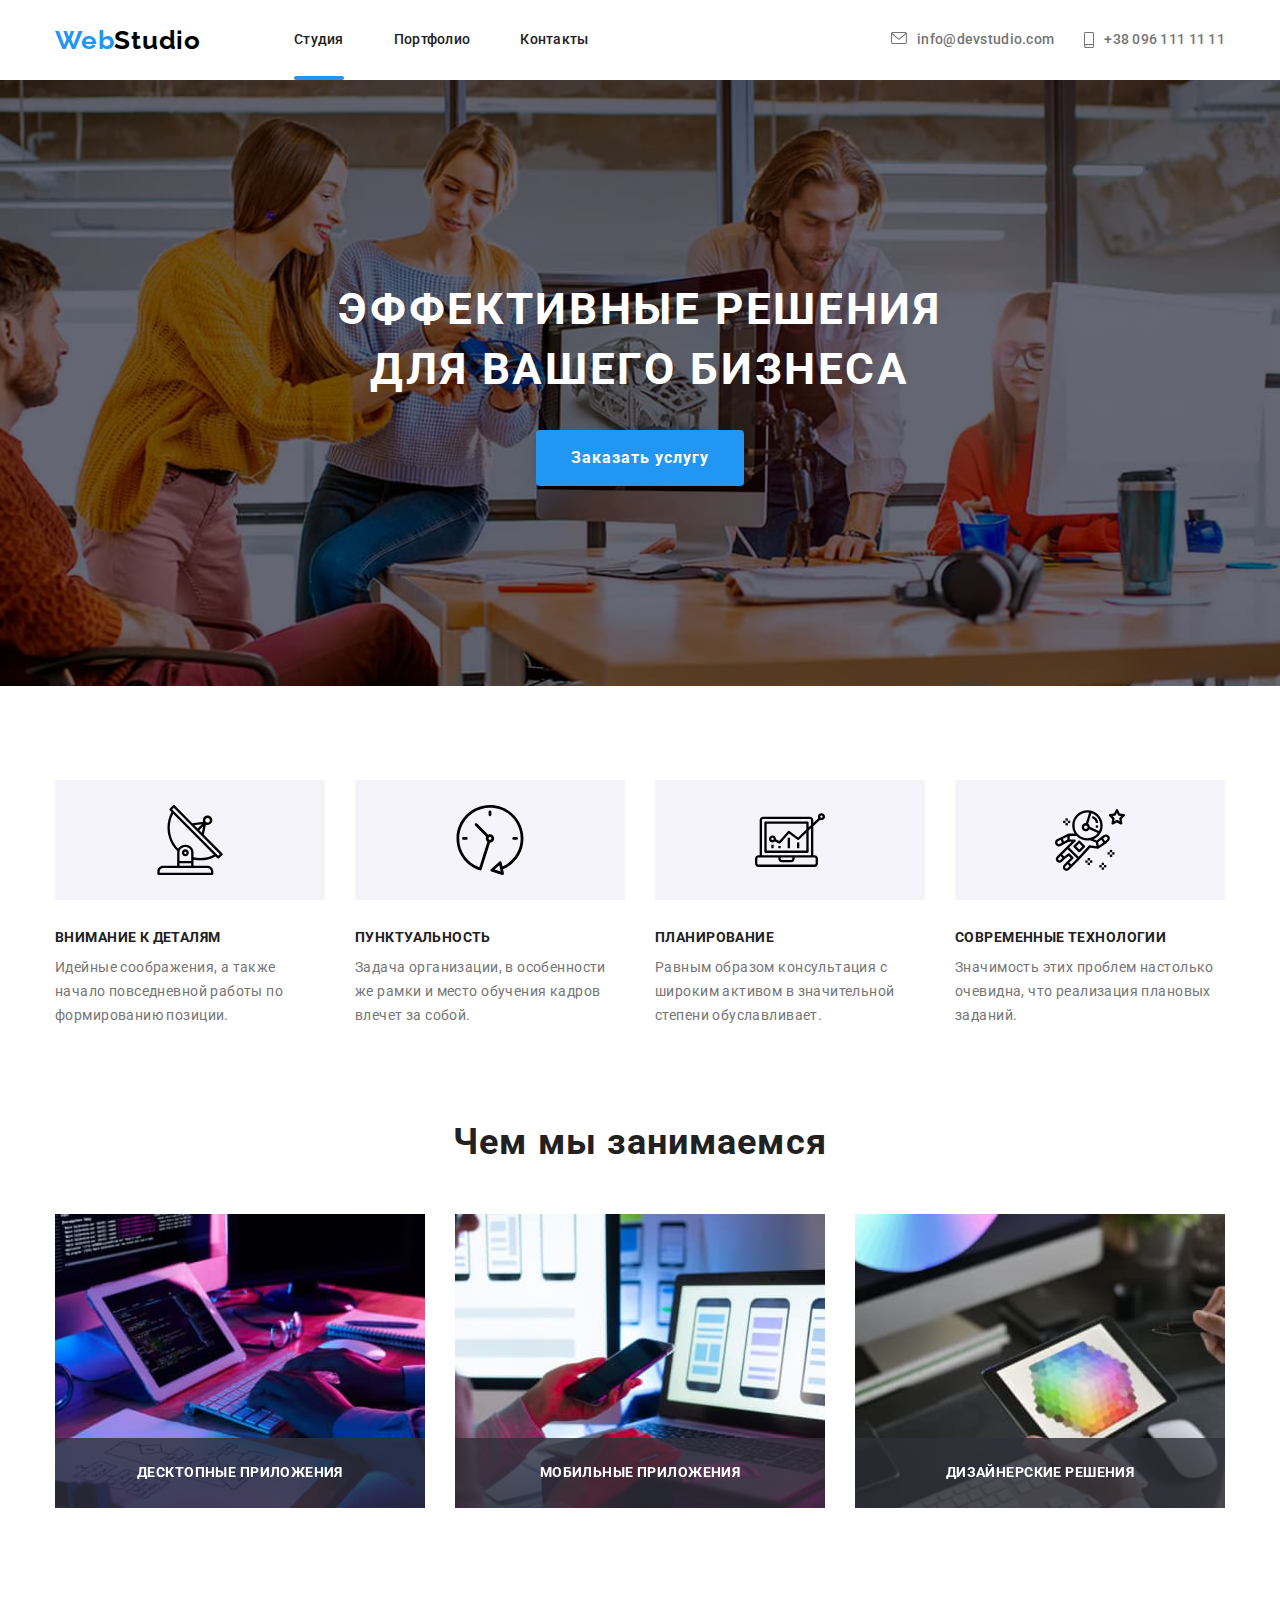
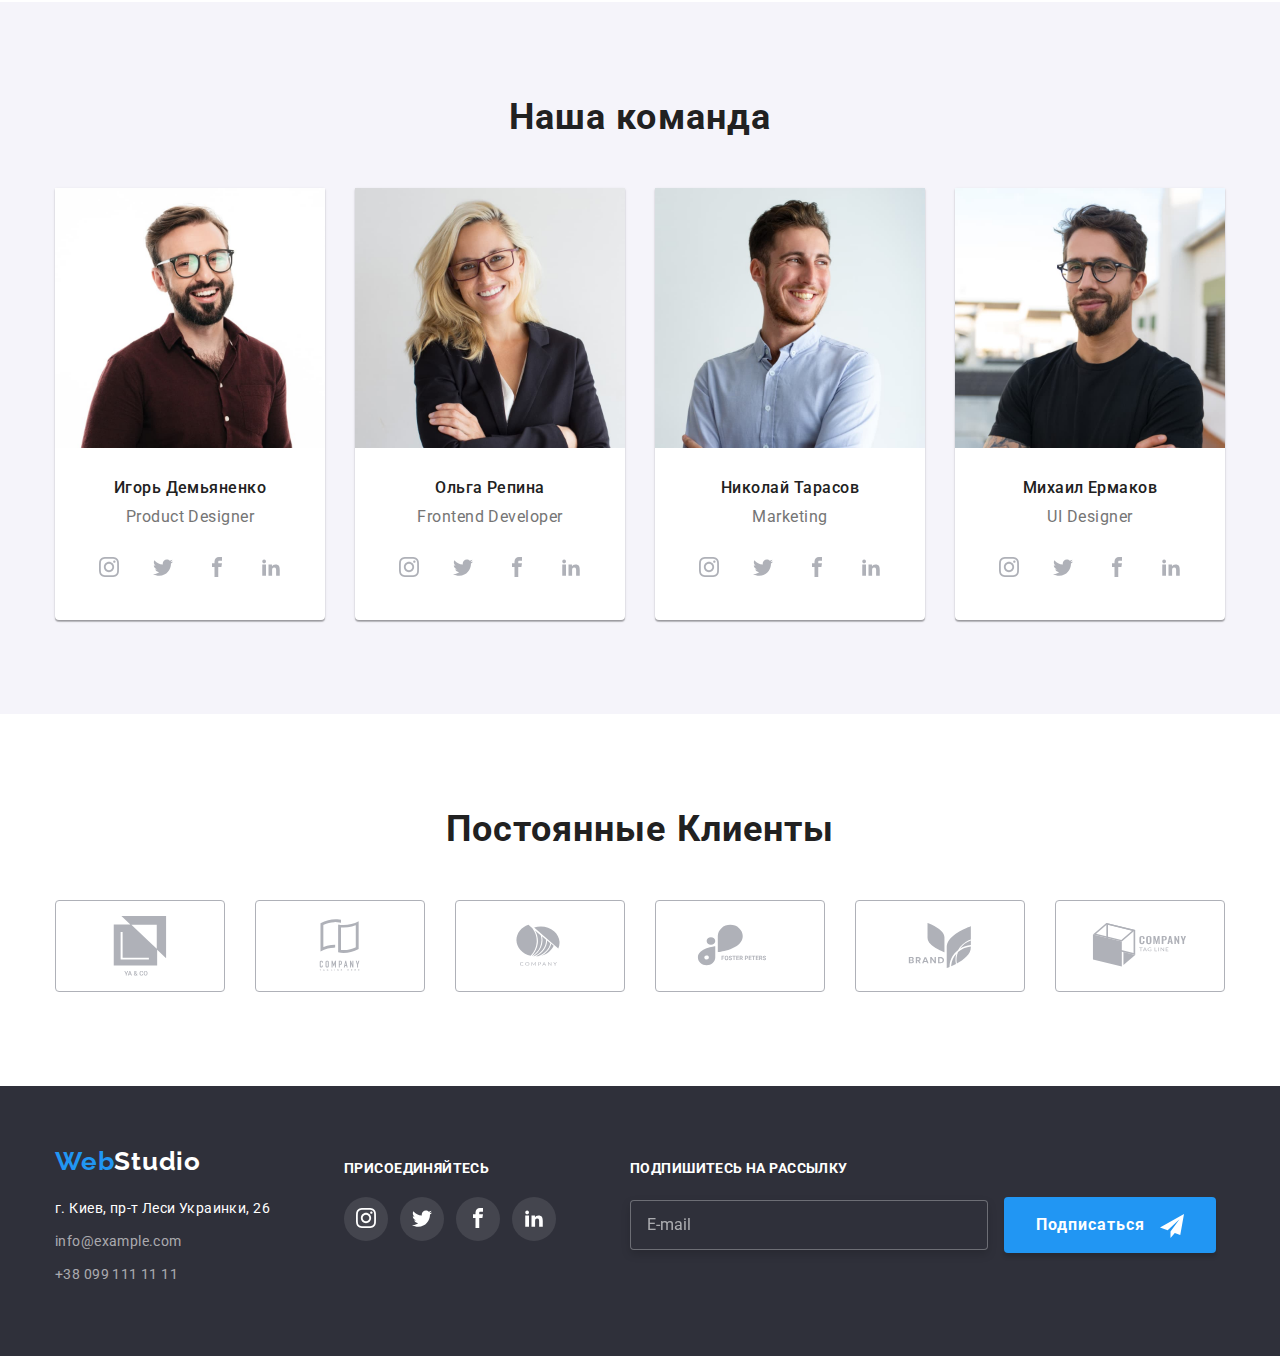
==== commit ee54400b: "дз" ====
--- a/index.html
+++ b/index.html
@@ -52,7 +52,7 @@
                 <div class="modal">
                     <p>
                     <form class="form">
-                        <h2>Оставьте свои данные, мы вам перезвоним</h2>
+                        <h2 class="form-text">Оставьте свои данные, мы вам перезвоним</h2>
                             <div class="form-field">
                                 <label class="form-lable" for="user-name">Имя</label>
                                 <input class="form-input" type="text" name="name" id="user-name" />
@@ -81,18 +81,28 @@
                                 </svg>
                             </div>
                             <div class="form-field">
-                                <label for="coments">Коментарий</label>
-                                <textarea name="coments" rows="5" placeholder="Введите текст"></textarea>
-                            </div>
+                                <label class="form-lable" for="coments">Коментарий</label>
+                                <textarea class="form-textarea" name="coments" rows="5" placeholder="Введите текст"></textarea>
+                            </div>
+                        <label class="checkbox-lable">
+                            <input class="checkbox" type="checkbox" name="topic" value="" />
+                            <span class="checkbox-icon-item">
+                                <svg class="checkbox-icon">
+                                    <use href="./images/sprite.svg#icon-vector" width="16" height="15">
+                                    </use>
+                                </svg>
+                            </span>
+                            Соглашаюсь с рассылкой и принимаю <span> <a class="political" href="">Условия договора</a> </span>
+                        </label>
                         
-                        <button type="submit">Отправить</button>
+                        <button class="form-button" type="submit">Отправить</button>
                     
                     </form>
                     </p>
                     <div class="btn-sector"></div>
                     <button class="btn-modal" data-modal-close>
-                        <svg class="btn-modal-icon">
-                            <use href="./images/sprite.svg#icon-close" width="11" height="11">
+                        <svg class="btn-modal-icon-item" >
+                            <use class="btn-modal-icon" href="./images/sprite.svg#icon-close" width="11" height="11">
                             </use>
                         </svg>
                     </button>
@@ -460,8 +470,8 @@
                 <h2 class="footer-title">Подпишитесь на рассылку</h3>
                     <form>
             
-                        <input type="mail" name="mail" placeholder="E-mail" />
-                        <button type="submit">Подписаться
+                        <input class="foter-input" type="mail" name="mail" placeholder="E-mail" />
+                        <button class="foter-button" type="submit">Подписаться
                         <svg class="foter-icon">
                             <use href="./images/sprite.svg#icon-telegram" width="24" height="24">
                             </use>
--- a/css/styles.css
+++ b/css/styles.css
@@ -275,19 +275,21 @@
   top: 0;
   right: 0;
 
-  width: 20px;
-  height: 20px;
+  width: 21px;
+  height: 21px;
   border-radius: 50%;
   background: #ffffff;
   border: 1px solid rgba(0, 0, 0, 0.1);
-  padding-right: 15px;
-  padding-top: 2px;
+  padding-right: 17px;
+  padding-top: 3px;
   margin-right: 8px;
   margin-top: 8px;
-}
-.btm-modal-icon {
-  width: 100%;
-  height: 100%;
+  fill: #000000;
+  transition: fill 250ms cubic-bezier(0.4, 0, 0.2, 1);
+}
+.btn-modal:focus,
+.btn-modal:hover {
+  fill: #188ce8;
 }
 /* form */
 .form {
@@ -295,16 +297,59 @@
   margin-left: auto;
   margin-right: auto;
 }
+.form-text {
+  font-family: var(--primary-font-family);
+  font-style: normal;
+  font-weight: 700;
+  font-size: 20px;
+  line-height: 1/15;
+  text-align: center;
+  letter-spacing: 0.03em;
+
+  color: var(--color-title);
+  margin-bottom: 12px;
+}
 .form-field {
   margin-bottom: 10px;
   display: flex;
   flex-direction: column;
+
+  position: relative;
+}
+.form-lable {
   text-align: left;
-  position: relative;
-}
-.form-lable {
+  margin-bottom: 4px;
+  color: var(--secondary-color);
+  font-family: var(--primary-font-family);
+  font-style: normal;
+  font-weight: 400;
+  font-size: 12px;
+  line-height: 1.17;
+  letter-spacing: 0.01em;
 }
 .form-input {
+  padding-left: 42px;
+  padding-top: 12px;
+  padding-bottom: 12px;
+  border: 1px solid rgba(33, 33, 33, 0.2);
+  box-sizing: border-box;
+  border-radius: 4px;
+  transition: border 250ms cubic-bezier(0.4, 0, 0.2, 1);
+}
+.form-input:focus,
+.form-textarea {
+  outline: white;
+  border: 1px solid #2196f3;
+}
+.form-input::placeholder {
+  color: rgba(117, 117, 117, 0.5);
+}
+.form-textarea {
+  padding: 12px 16px;
+  border: 1px solid rgba(33, 33, 33, 0.2);
+  box-sizing: border-box;
+  border-radius: 4px;
+  resize: none;
 }
 .form-icon {
   width: 18px;
@@ -312,6 +357,88 @@
   position: absolute;
   top: 50%;
   left: 12px;
+  transition: fill 250ms cubic-bezier(0.4, 0, 0.2, 1);
+}
+.form-input:focus + .form-icon {
+  fill: #2196f3;
+}
+.checkbox {
+  -webkit-appearance: none;
+  -moz-appearance: none;
+  appearance: none;
+  position: absolute;
+}
+.checkbox-lable {
+  color: var(--secondary-color);
+  font-family: var(--primary-font-family);
+  font-style: normal;
+  font-weight: 400;
+  font-size: 14px;
+  line-height: 1.71;
+  letter-spacing: 0.03em;
+}
+.checkbox-icon {
+  padding-left: 2px;
+  padding-top: 4px;
+  width: 15px;
+  height: 16px;
+  fill: #ffffff;
+  transition: fill 250ms cubic-bezier(0.4, 0, 0.2, 1);
+}
+.checkbox-icon-item {
+  width: 15px;
+  height: 16px;
+  border: 2px solid rgba(33, 33, 33, 1);
+  border-radius: 4px;
+  margin-right: 9px;
+  transition: border 250ms cubic-bezier(0.4, 0, 0.2, 1);
+}
+.checkbox:checked + .checkbox-icon-item {
+  background-color: #2196f3;
+  border-radius: 4px;
+  border: 2px solid #2196f3;
+  transition: background-color 250ms cubic-bezier(0.4, 0, 0.2, 1);
+}
+.political {
+  font-family: var(--primary-font-family);
+  font-style: normal;
+  font-weight: 400;
+  font-size: 14px;
+  line-height: 1.71;
+
+  letter-spacing: 0.03em;
+  text-decoration-line: underline;
+
+  color: #2196f3;
+}
+.form-button {
+  font-family: var(--primary-font-family);
+  font-style: normal;
+  font-weight: 700;
+  font-size: 16px;
+  line-height: 1.88;
+  display: inline-block;
+  letter-spacing: 0.06em;
+  cursor: pointer;
+
+  color: #ffffff;
+  background: #2196f3;
+  box-shadow: 0px 4px 4px rgba(0, 0, 0, 0.15);
+  border-radius: 4px;
+  border: solid transparent;
+
+  margin-top: 30px;
+  padding: 10px 56px;
+  min-width: 200px;
+  transition: color 250ms cubic-bezier(0.4, 0, 0.2, 1);
+}
+.form-button:hover,
+.form-button:focus {
+  background: #188ce8;
+  color: #ffffff;
+  box-shadow: 0px 4px 4px rgba(0, 0, 0, 0.15);
+  border-radius: 4px;
+  transition: color 250ms cubic-bezier(0.4, 0, 0.2, 1);
 }
 /*peculiarities*/
 .feature {
@@ -817,4 +944,54 @@
 .foter-icon {
   width: 24px;
   height: 24px;
-}
+  fill: #ffffff;
+  margin-left: 10px;
+  vertical-align: middle;
+}
+.foter-input {
+  padding-left: 16px;
+  padding-top: 15px;
+  padding-bottom: 15px;
+  border: 1px solid rgba(255, 255, 255, 0.3);
+  box-sizing: border-box;
+  filter: drop-shadow(0px 4px 4px rgba(0, 0, 0, 0.15));
+  border-radius: 4px;
+  background: #2f303a;
+  min-width: 358px;
+  color: #ffffff;
+  transition: border 250ms cubic-bezier(0.4, 0, 0.2, 1);
+}
+.foter-input::placeholder {
+  color: rgba(255, 255, 255, 0.6);
+}
+.foter-input:focus {
+  outline: white;
+  border: 1px solid #2196f3;
+}
+.foter-button {
+  font-family: var(--primary-font-family);
+  font-weight: 700;
+  font-size: 16px;
+  line-height: 1.88;
+  display: inline-block;
+  letter-spacing: 0.06em;
+  cursor: pointer;
+
+  color: #ffffff;
+  background: #2196f3;
+  box-shadow: 0px 4px 4px rgba(0, 0, 0, 0.15);
+  border-radius: 4px;
+  border: solid transparent;
+
+  padding: 10px 29px;
+  margin-left: 12px;
+  min-width: 200px;
+  transition: color 250ms cubic-bezier(0.4, 0, 0.2, 1);
+}
+.foter-button:hover,
+.foter-button:focus {
+  background: #188ce8;
+  color: #ffffff;
+  box-shadow: 0px 4px 4px rgba(0, 0, 0, 0.15);
+  border-radius: 4px;
+}
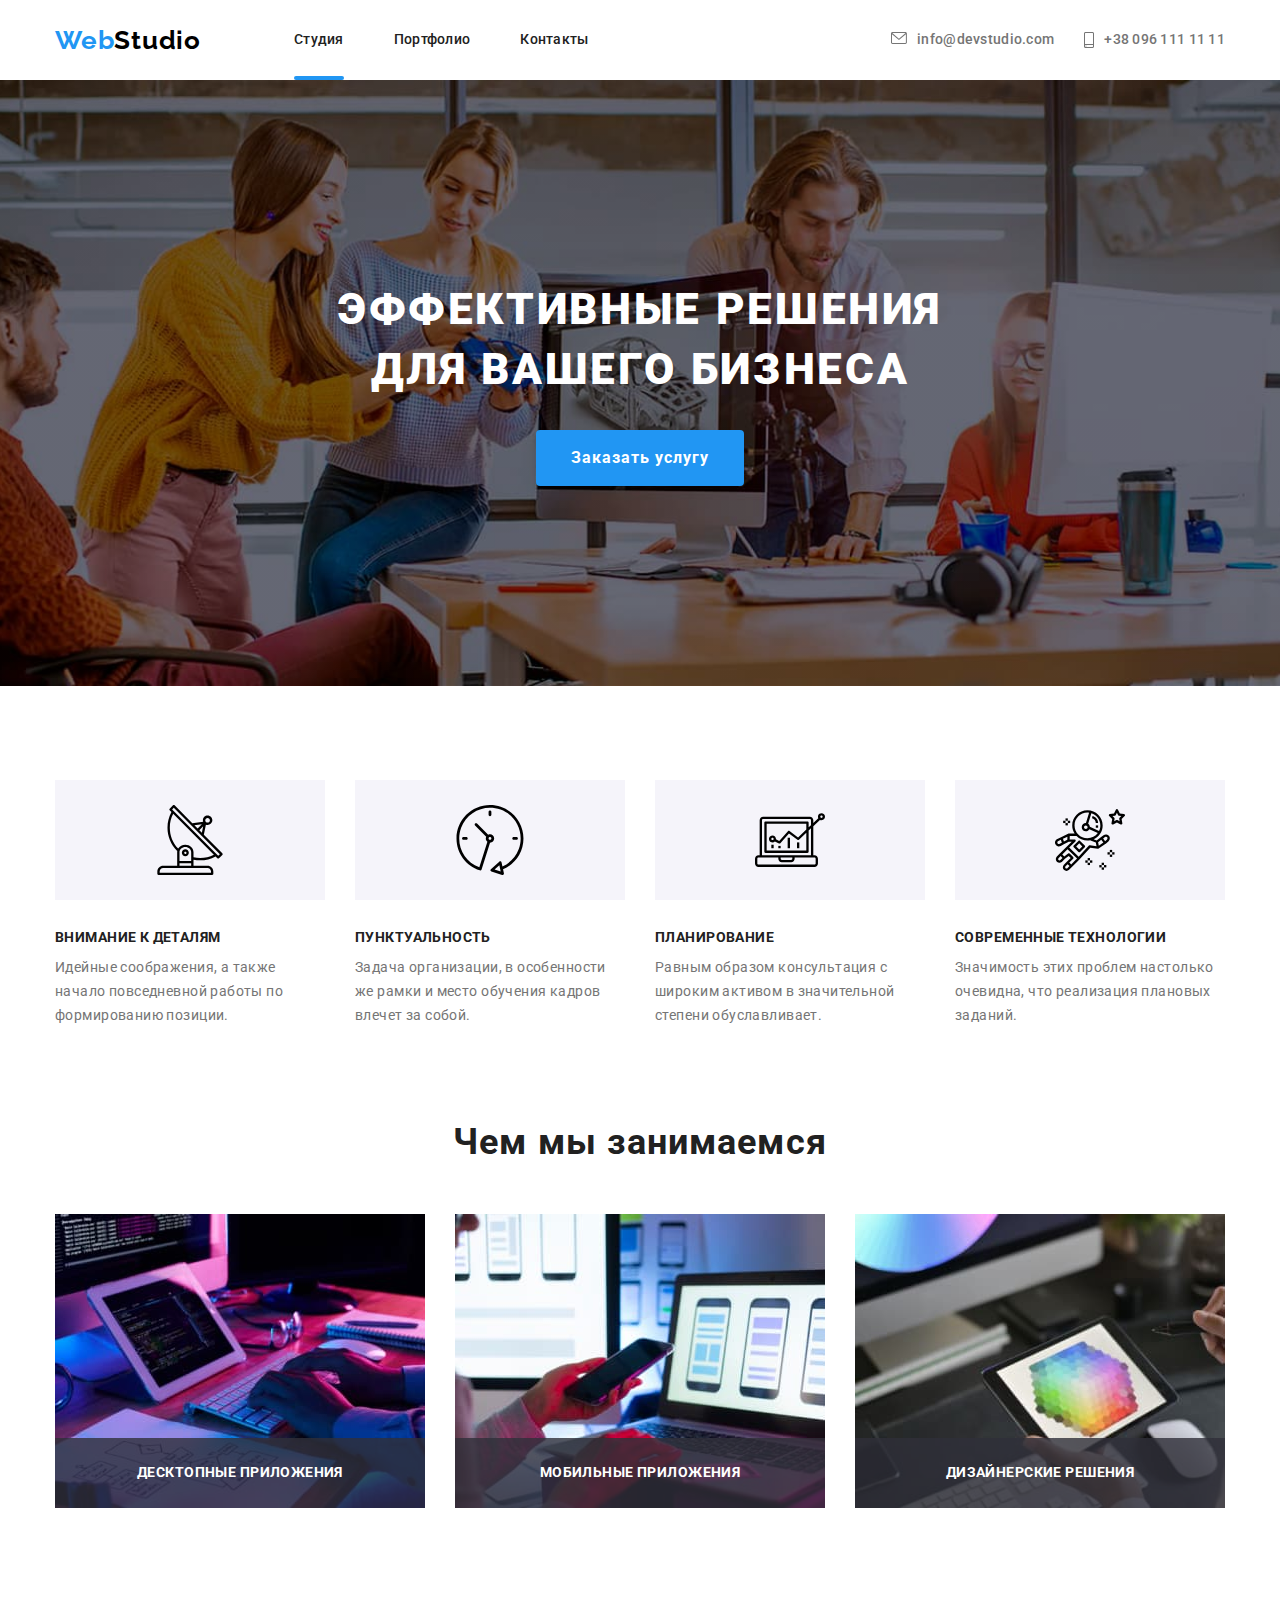
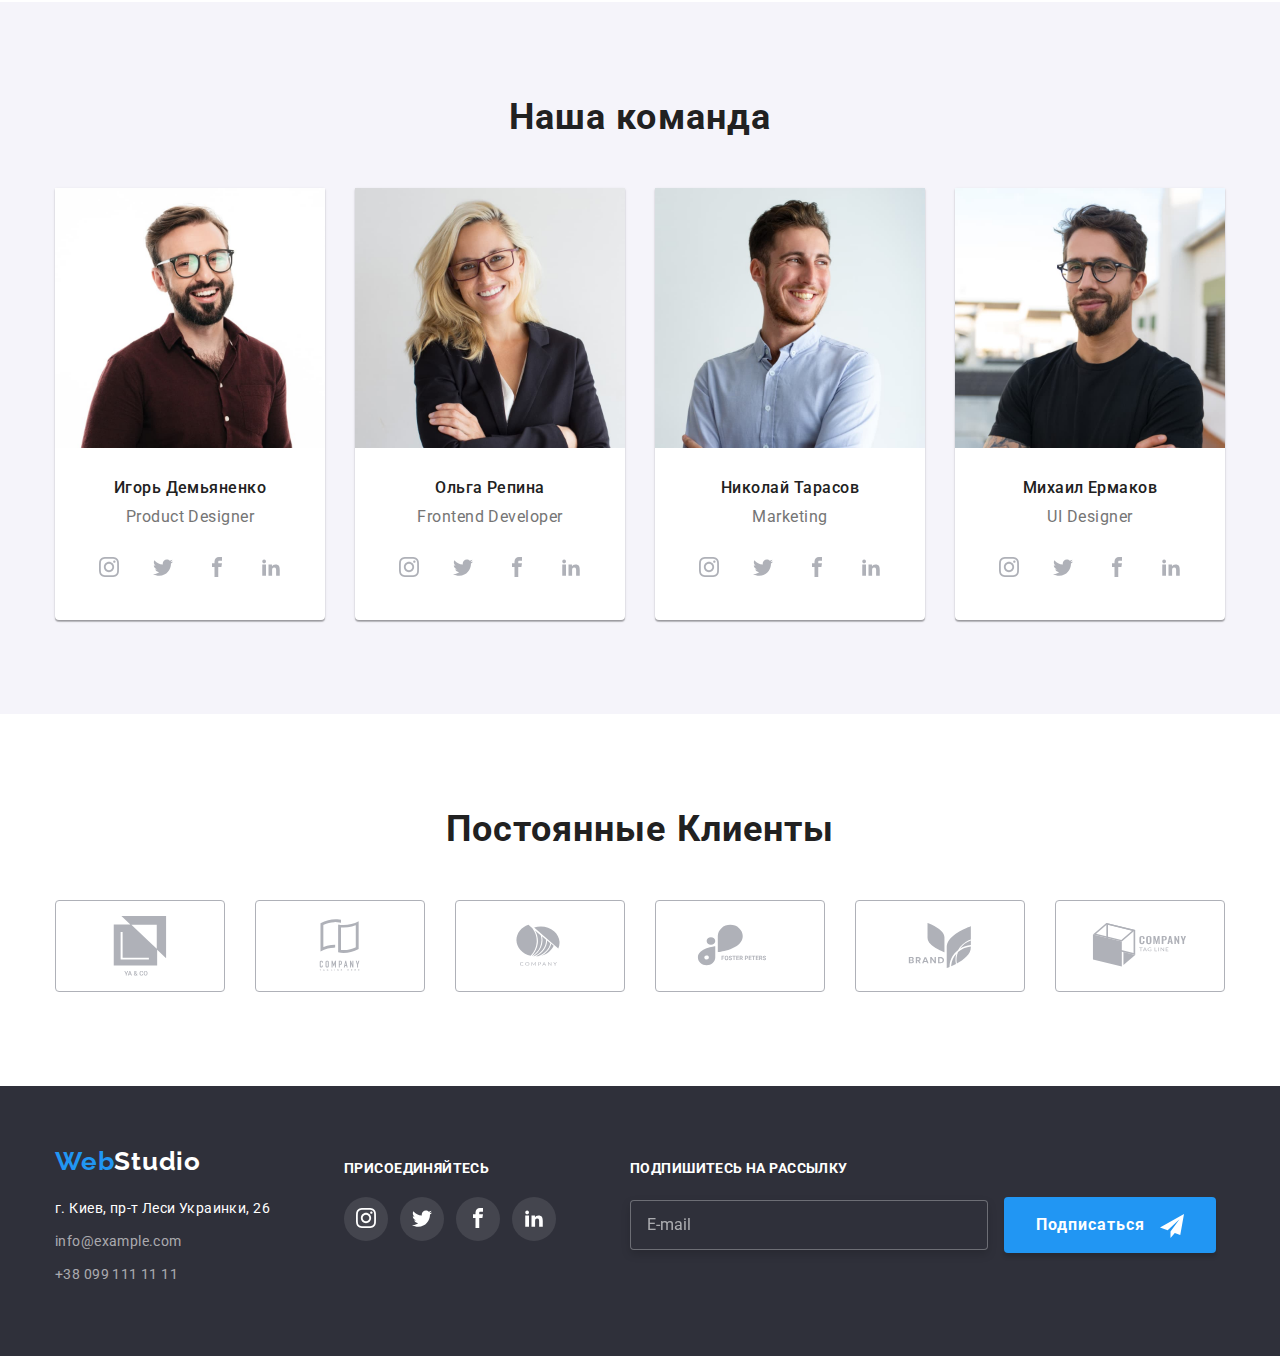
==== commit e234cbdf: "исправлен" ====
--- a/index.html
+++ b/index.html
@@ -88,7 +88,7 @@
                             <input class="checkbox" type="checkbox" name="topic" value="" />
                             <span class="checkbox-icon-item">
                                 <svg class="checkbox-icon">
-                                    <use href="./images/sprite.svg#icon-vector" width="16" height="15">
+                                    <use class="checkbox-icon-marker" href="./images/sprite.svg#icon-check" width="13" height="13">
                                     </use>
                                 </svg>
                             </span>
@@ -102,7 +102,7 @@
                     <div class="btn-sector"></div>
                     <button class="btn-modal" data-modal-close>
                         <svg class="btn-modal-icon-item" >
-                            <use class="btn-modal-icon" href="./images/sprite.svg#icon-close" width="11" height="11">
+                            <use class="btn-modal-icon" href="./images/sprite.svg#icon-close" width="18" height="18">
                             </use>
                         </svg>
                     </button>
--- a/css/styles.css
+++ b/css/styles.css
@@ -194,7 +194,7 @@
 .servis-text {
   font-family: var(--primary-font-family);
   font-style: normal;
-  font-weight: 900px;
+  font-weight: 900;
   font-size: 44px;
   line-height: 1.36;
   letter-spacing: 0.06em;
@@ -255,13 +255,14 @@
   transition: transform 250ms cubic-bezier(0.4, 0, 0.2, 1);
 }
 .modal {
+  z-index: 2;
   position: absolute;
   top: 50%;
   left: 50%;
 
   transform: scale(1) translate(-50%, -50%);
   width: 528px;
-  height: 581px;
+  height: 600px;
 
   background: #ffffff;
   box-shadow: 0px 1px 3px rgba(0, 0, 0, 0.12), 0px 1px 1px rgba(0, 0, 0, 0.14),
@@ -274,14 +275,13 @@
   position: absolute;
   top: 0;
   right: 0;
-
-  width: 21px;
-  height: 21px;
+  padding-top: 5px;
+
+  width: 30px;
+  height: 30px;
   border-radius: 50%;
   background: #ffffff;
   border: 1px solid rgba(0, 0, 0, 0.1);
-  padding-right: 17px;
-  padding-top: 3px;
   margin-right: 8px;
   margin-top: 8px;
   fill: #000000;
@@ -290,6 +290,15 @@
 .btn-modal:focus,
 .btn-modal:hover {
   fill: #188ce8;
+}
+.btn-modal-icon-item {
+  width: 30px;
+  height: 30px;
+  position: relative;
+}
+.btn-modal-icon {
+  position: absolute;
+  transform: translateX(-5%);
 }
 /* form */
 .form {
@@ -328,9 +337,11 @@
   letter-spacing: 0.01em;
 }
 .form-input {
+  width: 448px;
+  height: 40px;
   padding-left: 42px;
-  padding-top: 12px;
-  padding-bottom: 12px;
+  padding-top: 11px;
+  padding-bottom: 11px;
   border: 1px solid rgba(33, 33, 33, 0.2);
   box-sizing: border-box;
   border-radius: 4px;
@@ -350,6 +361,7 @@
   box-sizing: border-box;
   border-radius: 4px;
   resize: none;
+  margin-bottom: 20px;
 }
 .form-icon {
   width: 18px;
@@ -378,17 +390,20 @@
   letter-spacing: 0.03em;
 }
 .checkbox-icon {
-  padding-left: 2px;
-  padding-top: 4px;
-  width: 15px;
-  height: 16px;
+  position: relative;
+  width: 11px;
+  height: 11px;
   fill: #ffffff;
   transition: fill 250ms cubic-bezier(0.4, 0, 0.2, 1);
 }
+.checkbox-icon-marker {
+  position: absolute;
+  top: 0;
+  right: 0;
+  transform: translate(5%, -10%);
+}
 .checkbox-icon-item {
-  width: 15px;
-  height: 16px;
-  border: 2px solid rgba(33, 33, 33, 1);
+  border: 1px solid rgba(33, 33, 33, 1);
   border-radius: 4px;
   margin-right: 9px;
   transition: border 250ms cubic-bezier(0.4, 0, 0.2, 1);
@@ -396,7 +411,7 @@
 .checkbox:checked + .checkbox-icon-item {
   background-color: #2196f3;
   border-radius: 4px;
-  border: 2px solid #2196f3;
+  border: 1px solid #2196f3;
   transition: background-color 250ms cubic-bezier(0.4, 0, 0.2, 1);
 }
 .political {
@@ -428,8 +443,10 @@
   border: solid transparent;
 
   margin-top: 30px;
+  margin-bottom: 40px;
   padding: 10px 56px;
-  min-width: 200px;
+  width: 200px;
+  height: 50px;
   transition: color 250ms cubic-bezier(0.4, 0, 0.2, 1);
 }
 .form-button:hover,
@@ -543,6 +560,7 @@
 .main-img .item {
   margin-right: 30px;
   width: 370px;
+  z-index: -1;
 }
 .main-img .item:nth-child(3n) {
   margin-right: 0px;
